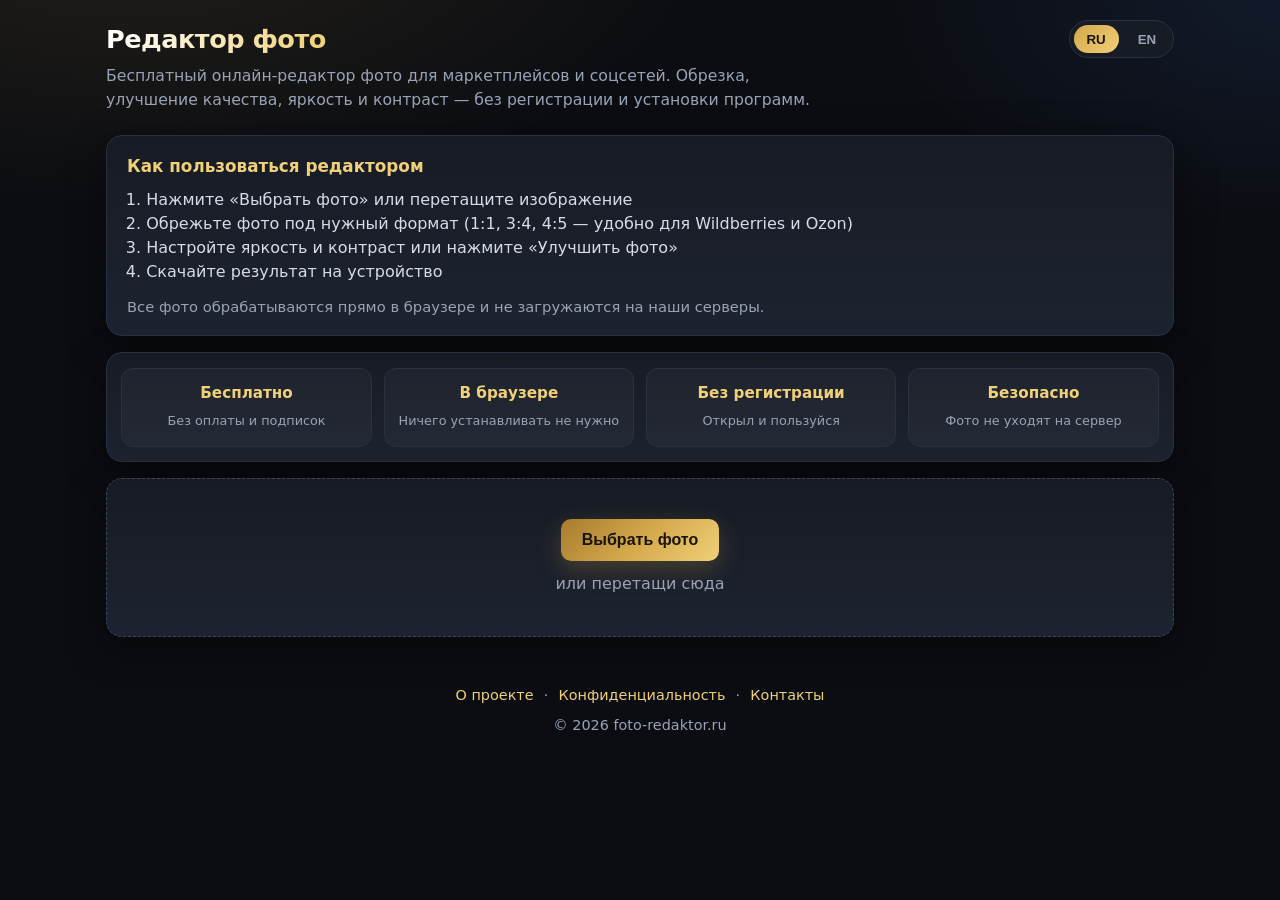
==== index.html @ 39d21318 "Update index.html" ====
<!DOCTYPE html>
<html lang="ru">
<head>
  <meta charset="UTF-8">
  <meta name="viewport" content="width=device-width, initial-scale=1.0">
  <title>Бесплатный фоторедактор онлайн — обрезать и улучшить фото | foto-redaktor.ru</title>
  <meta name="description" content="Бесплатный онлайн-редактор фото для Wildberries, Ozon и соцсетей. Обрезка 1:1, 3:4, 4:5, улучшение качества, яркость и контраст. Без регистрации.">
  <link rel="stylesheet" href="style.css">
</head>
<body>
  <header>
    <div class="header-top">
      <h1 data-i18n="title">Редактор фото</h1>
      <div class="lang-switch">
        <button id="langRU" class="active">RU</button>
        <button id="langEN">EN</button>
      </div>
    </div>
    <p data-i18n="subtitle">Бесплатный онлайн-редактор фото для маркетплейсов и соцсетей. Обрезка, улучшение качества, яркость и контраст — без регистрации и установки программ.</p>
  </header>

  <main>
    <section class="how-box">
      <h2>Как пользоваться редактором</h2>
      <ol>
        <li>Нажмите «Выбрать фото» или перетащите изображение</li>
        <li>Обрежьте фото под нужный формат (1:1, 3:4, 4:5 — удобно для Wildberries и Ozon)</li>
        <li>Настройте яркость и контраст или нажмите «Улучшить фото»</li>
        <li>Скачайте результат на устройство</li>
      </ol>
      <p>Все фото обрабатываются прямо в браузере и не загружаются на наши серверы.</p>
    </section>

    <section class="trust">
      <div class="trust-item">
        <strong>Бесплатно</strong>
        <span>Без оплаты и подписок</span>
      </div>
      <div class="trust-item">
        <strong>В браузере</strong>
        <span>Ничего устанавливать не нужно</span>
      </div>
      <div class="trust-item">
        <strong>Без регистрации</strong>
        <span>Открыл и пользуйся</span>
      </div>
      <div class="trust-item">
        <strong>Безопасно</strong>
        <span>Фото не уходят на сервер</span>
      </div>
    </section>

    <div class="upload-zone" id="dropZone">
      <input type="file" id="fileInput" accept="image/*" hidden>
      <button id="uploadBtn" data-i18n="upload">Выбрать фото</button>
      <p data-i18n="drop">или перетащи сюда</p>
    </div>

    <div class="editor" id="editor" hidden>
      <div class="canvas-wrap">
        <canvas id="canvas"></canvas>
        <div id="cropOverlay" class="crop-overlay" hidden></div>
      </div>

      <div class="controls">
        <div class="sliders">
          <label>
            <span data-i18n="brightness">Яркость</span>
            <input type="range" id="brightness" min="-100" max="100" value="0">
          </label>
          <label>
            <span data-i18n="contrast">Контраст</span>
            <input type="range" id="contrast" min="-100" max="100" value="0">
          </label>
        </div>

        <div class="buttons">
          <button id="newPhotoBtn" data-i18n="newPhoto">Новое фото</button>
          <button id="cropBtn" data-i18n="crop">Обрезать</button>
          <button id="applyCropBtn" hidden data-i18n="applyCrop">Применить обрезку</button>
          <button id="cancelCropBtn" hidden data-i18n="cancel">Отмена</button>
          <button id="ratio11" class="ratio-btn">1:1</button>
          <button id="ratio34" class="ratio-btn">3:4</button>
          <button id="ratio45" class="ratio-btn">4:5</button>
          <button id="bgLightBtn" type="button">Светлый фон</button>
          <button id="bgDarkBtn" type="button">Тёмный фон</button>
          <button id="bgRemoveBtn" data-i18n="removeBg">Удалить фон</button>
          <button id="enhanceBtn" data-i18n="enhance">Улучшить фото</button>
          <button id="resetBtn" data-i18n="reset">Сбросить</button>
          <button id="downloadBtn" class="primary" data-i18n="download">Скачать</button>
          <div class="buttons">
          <button id="newPhotoBtn" data-i18n="newPhoto">Новое фото</button>
          <button id="cropBtn" data-i18n="crop">Обрезать</button>
          <button id="applyCropBtn" hidden data-i18n="applyCrop">Применить обрезку</button>
          <button id="cancelCropBtn" hidden data-i18n="cancel">Отмена</button>

          <button id="ratio11" class="ratio-btn">1:1</button>
          <button id="ratio34" class="ratio-btn">3:4</button>
          <button id="ratio45" class="ratio-btn">4:5</button>

          <button id="bgLightBtn" type="button">Светлый фон</button>
          <button id="bgDarkBtn" type="button">Тёмный фон</button>
          <button id="circleBtn" type="button">Круг</button>
          <button id="roundBtn" type="button">Скругление</button>

          <button id="bgRemoveBtn" data-i18n="removeBg">Удалить фон</button>
          <button id="enhanceBtn" data-i18n="enhance">Улучшить фото</button>
          <button id="resetBtn" data-i18n="reset">Сбросить</button>
          <button id="downloadBtn" class="primary" data-i18n="download">Скачать</button>
</div>
        </div>
      </div>
    </section>

    <section class="examples">
      <h2>Примеры обработки</h2>
      <div class="examples-grid">
        <div class="example-card before">
          <div class="label">До</div>
          <div class="fake-photo">Тусклое фото</div>
        </div>
        <div class="example-card after">
          <div class="label">После</div>
          <div class="fake-photo">Яркий результат</div>
        </div>
      </div>
    </section>
  </main>

  <div id="ad-slot-bottom" class="ad-slot" hidden></div>

  <footer>
    <a href="about.html">О проекте</a> ·
    <a href="privacy.html">Конфиденциальность</a> ·
    <a href="contacts.html">Контакты</a>
    <div style="margin-top:0.5rem;">© 2026 foto-redaktor.ru</div>
  </footer>

  <script type="module" src="app.js"></script>
  <script src="ads.js" defer></script>
</body>
</html>
---- style.css ----
:root {
  --bg: #0b0d12;
  --bg2: #12151c;
  --card: #171b24;
  --card2: #1d2330;
  --text: #f3f5f9;
  --muted: #9aa3b5;
  --line: #2a3142;
  --gold: #d4a84b;
  --gold2: #f0d078;
  --gold-dark: #a67c2e;
  --blue: #4f8cff;
  --green: #22c55e;
  --danger: #ef4444;
  --shadow: 0 10px 40px rgba(0,0,0,.45);
  --radius: 16px;
}

* { box-sizing: border-box; margin: 0; padding: 0; }

body {
  font-family: Inter, system-ui, -apple-system, Segoe UI, Roboto, Arial, sans-serif;
  background:
    radial-gradient(1200px 600px at 10% -10%, rgba(212,168,75,.12), transparent 50%),
    radial-gradient(900px 500px at 100% 0%, rgba(79,140,255,.10), transparent 45%),
    var(--bg);
  color: var(--text);
  min-height: 100vh;
  line-height: 1.5;
}

a { color: var(--gold2); text-decoration: none; }
a:hover { text-decoration: underline; }

header {
  max-width: 1100px;
  margin: 0 auto;
  padding: 1.25rem 1rem 0.5rem;
}

.header-top {
  display: flex;
  justify-content: space-between;
  align-items: center;
  gap: 1rem;
}

header h1 {
  font-size: 1.6rem;
  font-weight: 800;
  letter-spacing: -0.02em;
  background: linear-gradient(90deg, #fff, var(--gold2));
  -webkit-background-clip: text;
  background-clip: text;
  color: transparent;
}

header p {
  color: var(--muted);
  margin-top: 0.35rem;
  max-width: 720px;
  font-size: 0.98rem;
}

.lang-switch {
  display: flex;
  gap: 0.4rem;
  background: var(--card);
  border: 1px solid var(--line);
  border-radius: 999px;
  padding: 0.25rem;
}

.lang-switch button {
  border: 0;
  background: transparent;
  color: var(--muted);
  padding: 0.4rem 0.8rem;
  border-radius: 999px;
  cursor: pointer;
  font-weight: 700;
}

.lang-switch button.active {
  background: linear-gradient(135deg, var(--gold), var(--gold2));
  color: #1a1408;
}

main {
  max-width: 1100px;
  margin: 0 auto;
  padding: 1rem;
}

.how-box, .trust, .examples, .upload-zone, .editor {
  background: linear-gradient(180deg, var(--card), var(--card2));
  border: 1px solid var(--line);
  border-radius: var(--radius);
  box-shadow: var(--shadow);
}

.how-box {
  padding: 1.1rem 1.25rem;
  margin-bottom: 1rem;
}

.how-box h2 {
  font-size: 1.05rem;
  margin-bottom: 0.6rem;
  color: var(--gold2);
}

.how-box ol {
  padding-left: 1.2rem;
  color: #d7dce8;
}

.how-box p {
  margin-top: 0.7rem;
  color: var(--muted);
  font-size: 0.92rem;
}

.trust {
  display: grid;
  grid-template-columns: repeat(4, 1fr);
  gap: 0.75rem;
  padding: 0.9rem;
  margin-bottom: 1rem;
}

.trust-item {
  background: rgba(255,255,255,.03);
  border: 1px solid var(--line);
  border-radius: 12px;
  padding: 0.85rem 0.7rem;
  text-align: center;
}

.trust-item strong {
  display: block;
  color: var(--gold2);
  font-size: 0.95rem;
  margin-bottom: 0.2rem;
}

.trust-item span {
  color: var(--muted);
  font-size: 0.8rem;
}

.upload-zone {
  text-align: center;
  padding: 2.5rem 1.5rem;
  border-style: dashed;
  border-color: #3a455c;
  transition: .2s ease;
}

.upload-zone.drag {
  border-color: var(--gold);
  box-shadow: 0 0 0 3px rgba(212,168,75,.15), var(--shadow);
}

.upload-zone p {
  margin-top: 0.7rem;
  color: var(--muted);
}

.editor {
  padding: 1rem;
}

.canvas-wrap {
  position: relative;
  background: #0a0c10;
  border: 1px solid var(--line);
  border-radius: 12px;
  overflow: hidden;
  min-height: 240px;
  display: flex;
  align-items: center;
  justify-content: center;
}

#canvas {
  max-width: 100%;
  height: auto;
  display: block;
}

.crop-overlay {
  position: absolute;
  border: 2px solid var(--gold2);
  background: rgba(212,168,75,.15);
  pointer-events: none;
}

.controls {
  margin-top: 1rem;
}

.sliders {
  display: grid;
  grid-template-columns: 1fr 1fr;
  gap: 0.8rem;
  margin-bottom: 0.9rem;
}

.sliders label {
  background: rgba(255,255,255,.03);
  border: 1px solid var(--line);
  border-radius: 12px;
  padding: 0.7rem 0.8rem;
}

.sliders span {
  display: block;
  font-size: 0.85rem;
  color: var(--muted);
  margin-bottom: 0.35rem;
}

.sliders input[type="range"] {
  width: 100%;
  accent-color: var(--gold);
}

.buttons {
  display: flex;
  flex-wrap: wrap;
  gap: 0.5rem;
}

button {
  border: 1px solid var(--line);
  background: #222836;
  color: var(--text);
  border-radius: 10px;
  padding: 0.55rem 0.9rem;
  cursor: pointer;
  font-weight: 600;
  transition: .15s ease;
}

button:hover {
  transform: translateY(-1px);
  border-color: #4a556b;
}

button:disabled {
  opacity: .55;
  cursor: not-allowed;
  transform: none;
}

#uploadBtn, .primary, #downloadBtn {
  background: linear-gradient(135deg, var(--gold-dark), var(--gold), var(--gold2));
  color: #1a1408;
  border: 0;
  font-weight: 800;
  box-shadow: 0 8px 24px rgba(212,168,75,.25);
}

#uploadBtn {
  padding: 0.75rem 1.3rem;
  font-size: 1rem;
}

.ratio-btn {
  min-width: 48px;
}

.examples {
  margin-top: 1rem;
  padding: 1rem;
}

.examples h2 {
  font-size: 1.05rem;
  color: var(--gold2);
  margin-bottom: 0.8rem;
}

.examples-grid {
  display: grid;
  grid-template-columns: 1fr 1fr;
  gap: 0.8rem;
}

.example-card {
  background: rgba(255,255,255,.03);
  border: 1px solid var(--line);
  border-radius: 12px;
  overflow: hidden;
}

.example-card .label {
  padding: 0.5rem 0.7rem;
  font-size: 0.8rem;
  color: var(--muted);
  border-bottom: 1px solid var(--line);
}

.example-card .fake-photo {
  height: 140px;
  display: flex;
  align-items: center;
  justify-content: center;
  font-weight: 700;
  letter-spacing: .02em;
}

.example-card.before .fake-photo {
  background: linear-gradient(135deg, #2a303c, #3a4252);
  color: #c5cbe0;
}

.example-card.after .fake-photo {
  background: linear-gradient(135deg, #3a2f14, #6b5420 40%, #d4a84b);
  color: #fff8e8;
}

footer {
  text-align: center;
  padding: 2rem 1rem 2.5rem;
  color: var(--muted);
  font-size: 0.9rem;
}

footer a {
  margin: 0 0.35rem;
}

@media (max-width: 800px) {
  .trust { grid-template-columns: 1fr 1fr; }
  .sliders { grid-template-columns: 1fr; }
  .examples-grid { grid-template-columns: 1fr; }
  header h1 { font-size: 1.3rem; }
}

.canvas-wrap.bg-light {
  background: #f3f4f6;
}

.canvas-wrap.bg-dark {
  background: #0a0c10;
}

#cropOverlay {
  position: absolute;
  border: 2px solid var(--gold2);
  background: rgba(212, 168, 75, 0.18);
  box-shadow: 0 0 0 9999px rgba(0, 0, 0, 0.45);
  cursor: move;
  pointer-events: auto;
}
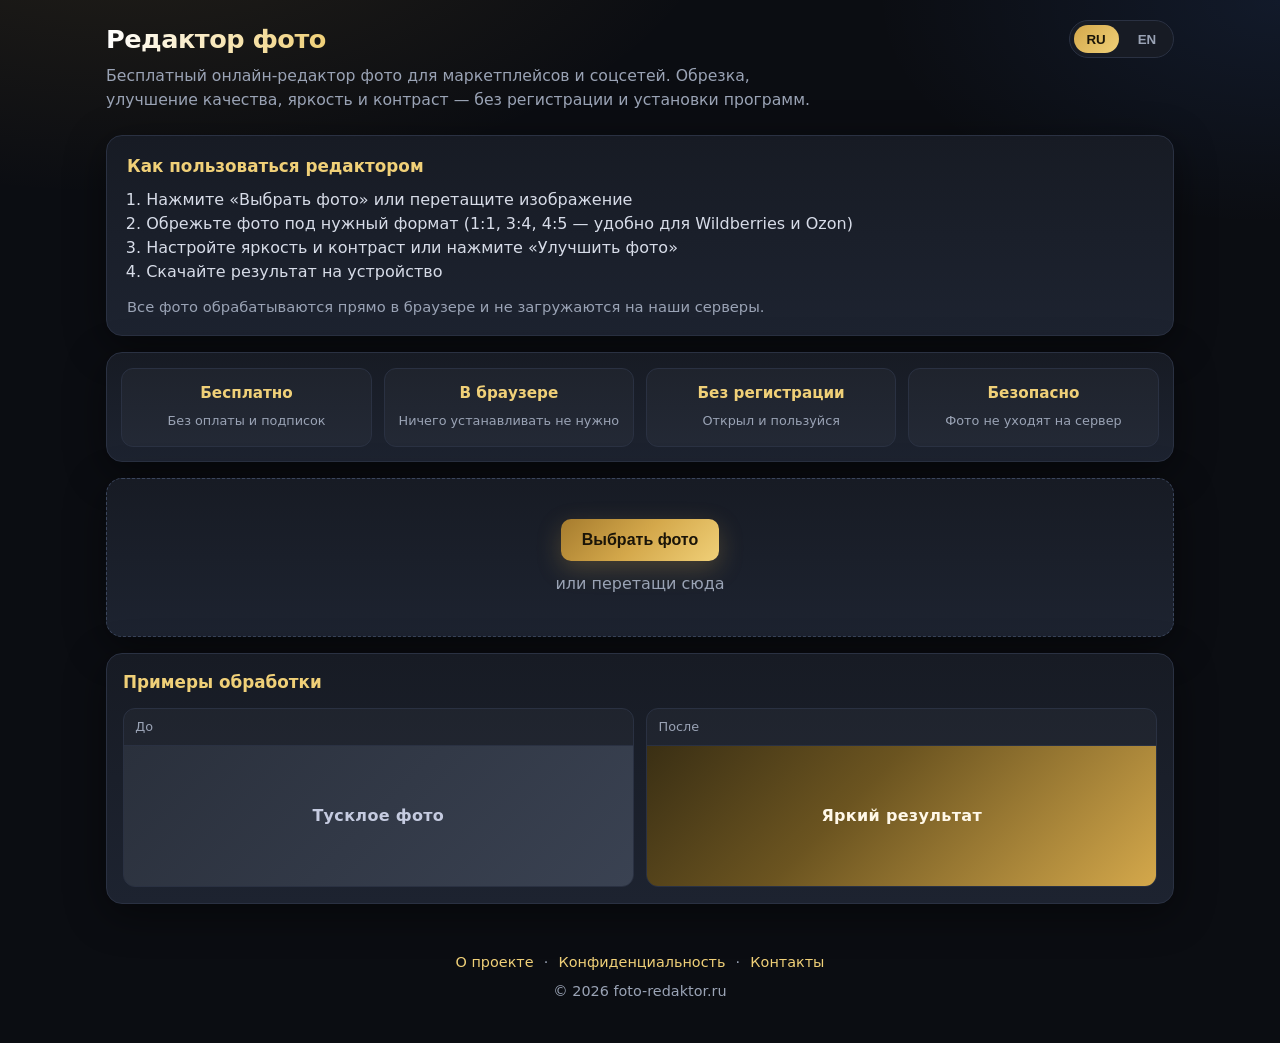
==== commit ae90b52b: "Update index.html" ====
--- a/index.html
+++ b/index.html
@@ -79,20 +79,19 @@
           <button id="cropBtn" data-i18n="crop">Обрезать</button>
           <button id="applyCropBtn" hidden data-i18n="applyCrop">Применить обрезку</button>
           <button id="cancelCropBtn" hidden data-i18n="cancel">Отмена</button>
+
           <button id="ratio11" class="ratio-btn">1:1</button>
           <button id="ratio34" class="ratio-btn">3:4</button>
           <button id="ratio45" class="ratio-btn">4:5</button>
-          <button id="bgLightBtn" type="button">Светлый фон</button>
-          <button id="bgDarkBtn" type="button">Тёмный фон</button>
+
+          <button id="circleBtn" type="button">Круг</button>
+          <button id="roundBtn" type="button">Скругление</button>
+
           <button id="bgRemoveBtn" data-i18n="removeBg">Удалить фон</button>
           <button id="enhanceBtn" data-i18n="enhance">Улучшить фото</button>
           <button id="resetBtn" data-i18n="reset">Сбросить</button>
           <button id="downloadBtn" class="primary" data-i18n="download">Скачать</button>
-          <div class="buttons">
-          <button id="newPhotoBtn" data-i18n="newPhoto">Новое фото</button>
-          <button id="cropBtn" data-i18n="crop">Обрезать</button>
-          <button id="applyCropBtn" hidden data-i18n="applyCrop">Применить обрезку</button>
-          <button id="cancelCropBtn" hidden data-i18n="cancel">Отмена</button>
+        </div>
 
           <button id="ratio11" class="ratio-btn">1:1</button>
           <button id="ratio34" class="ratio-btn">3:4</button>
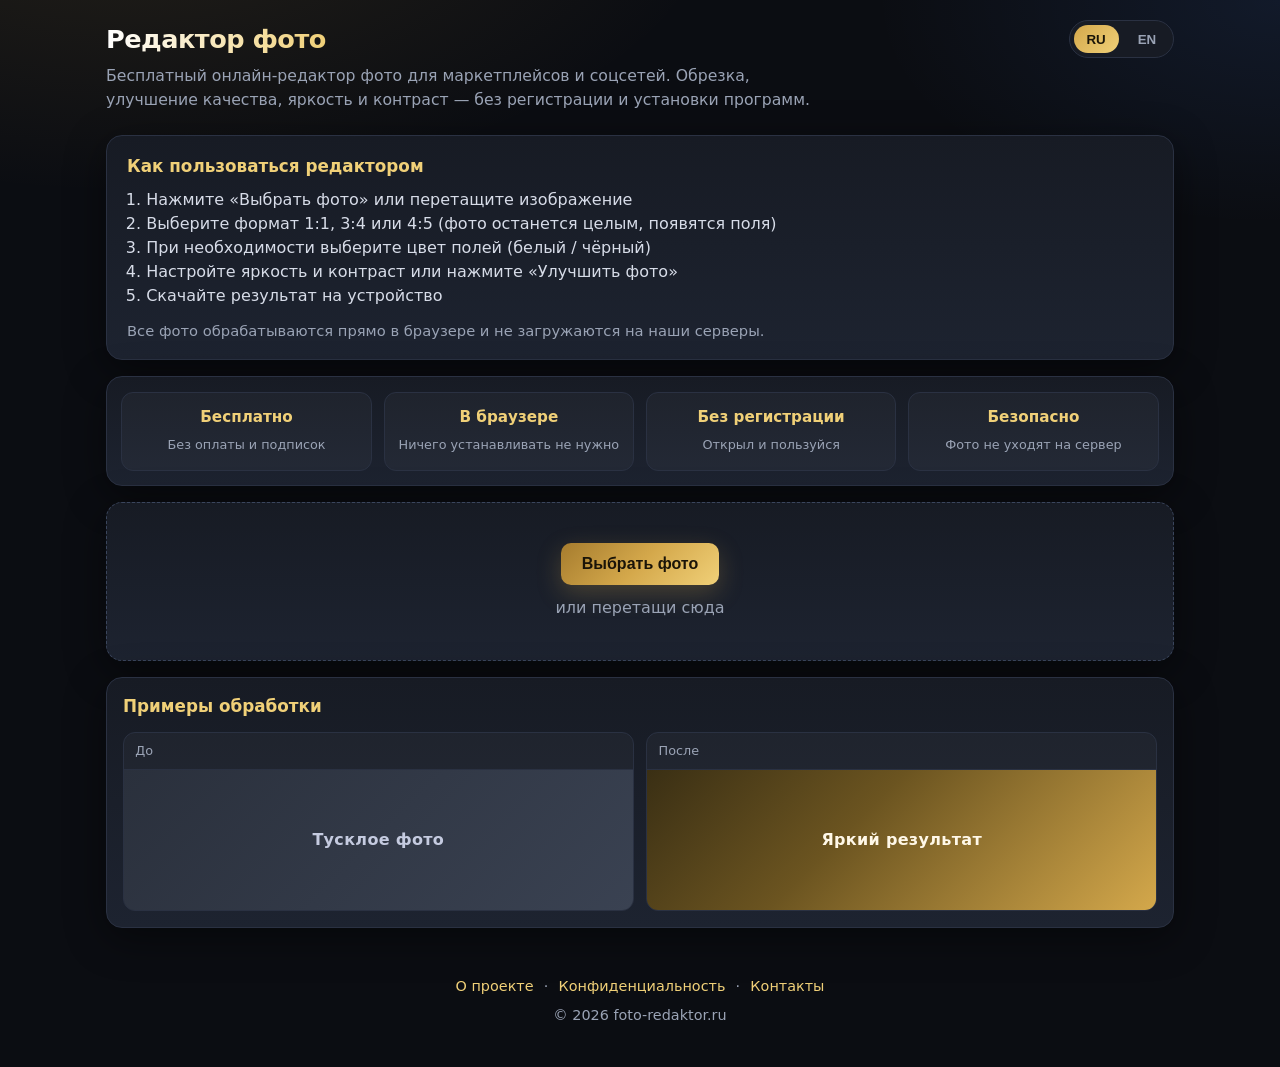
==== commit d3636f0f: "Update index.html" ====
--- a/index.html
+++ b/index.html
@@ -4,7 +4,7 @@
   <meta charset="UTF-8">
   <meta name="viewport" content="width=device-width, initial-scale=1.0">
   <title>Бесплатный фоторедактор онлайн — обрезать и улучшить фото | foto-redaktor.ru</title>
-  <meta name="description" content="Бесплатный онлайн-редактор фото для Wildberries, Ozon и соцсетей. Обрезка 1:1, 3:4, 4:5, улучшение качества, яркость и контраст. Без регистрации.">
+  <meta name="description" content="Бесплатный онлайн-редактор фото для Wildberries, Ozon и соцсетей. Форматы 1:1, 3:4, 4:5, улучшение качества, яркость и контраст. Без регистрации.">
   <link rel="stylesheet" href="style.css">
 </head>
 <body>
@@ -16,7 +16,7 @@
         <button id="langEN">EN</button>
       </div>
     </div>
-    <p data-i18n="subtitle">Бесплатный онлайн-редактор фото для маркетплейсов и соцсетей. Обрезка, улучшение качества, яркость и контраст — без регистрации и установки программ.</p>
+    <p data-i18n="subtitle">Бесплатный онлайн-редактор фото для маркетплейсов и соцсетей. Форматы, улучшение качества, яркость и контраст — без регистрации и установки программ.</p>
   </header>
 
   <main>
@@ -24,7 +24,8 @@
       <h2>Как пользоваться редактором</h2>
       <ol>
         <li>Нажмите «Выбрать фото» или перетащите изображение</li>
-        <li>Обрежьте фото под нужный формат (1:1, 3:4, 4:5 — удобно для Wildberries и Ozon)</li>
+        <li>Выберите формат 1:1, 3:4 или 4:5 (фото останется целым, появятся поля)</li>
+        <li>При необходимости выберите цвет полей (белый / чёрный)</li>
         <li>Настройте яркость и контраст или нажмите «Улучшить фото»</li>
         <li>Скачайте результат на устройство</li>
       </ol>
@@ -84,6 +85,9 @@
           <button id="ratio34" class="ratio-btn">3:4</button>
           <button id="ratio45" class="ratio-btn">4:5</button>
 
+          <button id="padWhiteBtn" type="button">Белый фон</button>
+          <button id="padBlackBtn" type="button">Чёрный фон</button>
+
           <button id="circleBtn" type="button">Круг</button>
           <button id="roundBtn" type="button">Скругление</button>
 
@@ -92,24 +96,8 @@
           <button id="resetBtn" data-i18n="reset">Сбросить</button>
           <button id="downloadBtn" class="primary" data-i18n="download">Скачать</button>
         </div>
-
-          <button id="ratio11" class="ratio-btn">1:1</button>
-          <button id="ratio34" class="ratio-btn">3:4</button>
-          <button id="ratio45" class="ratio-btn">4:5</button>
-
-          <button id="bgLightBtn" type="button">Светлый фон</button>
-          <button id="bgDarkBtn" type="button">Тёмный фон</button>
-          <button id="circleBtn" type="button">Круг</button>
-          <button id="roundBtn" type="button">Скругление</button>
-
-          <button id="bgRemoveBtn" data-i18n="removeBg">Удалить фон</button>
-          <button id="enhanceBtn" data-i18n="enhance">Улучшить фото</button>
-          <button id="resetBtn" data-i18n="reset">Сбросить</button>
-          <button id="downloadBtn" class="primary" data-i18n="download">Скачать</button>
-</div>
-        </div>
       </div>
-    </section>
+    </div>
 
     <section class="examples">
       <h2>Примеры обработки</h2>
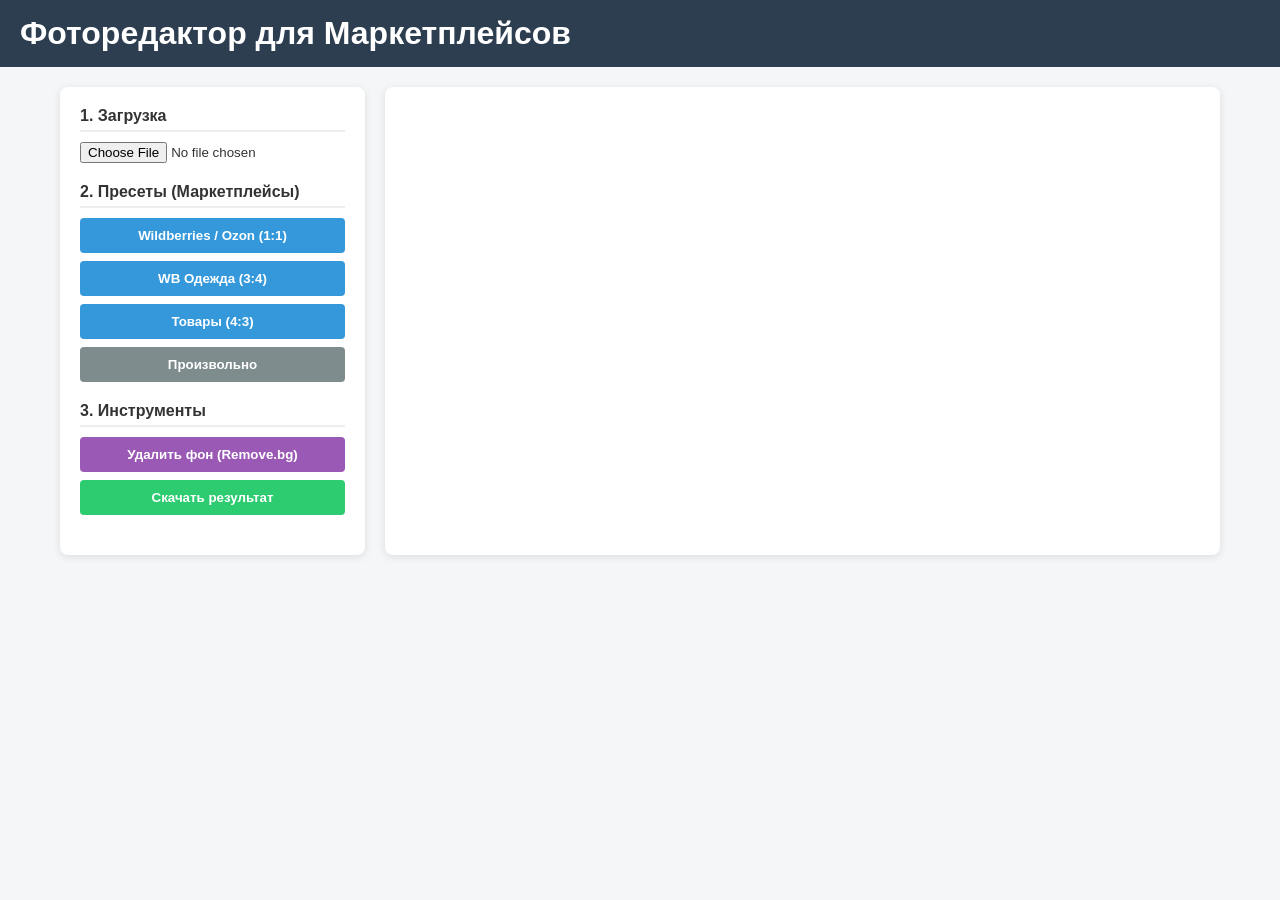
==== commit ed060887: "Add files via upload" ====
--- a/index.html
+++ b/index.html
@@ -3,127 +3,52 @@
 <head>
   <meta charset="UTF-8">
   <meta name="viewport" content="width=device-width, initial-scale=1.0">
-  <title>Бесплатный фоторедактор онлайн — обрезать и улучшить фото | foto-redaktor.ru</title>
-  <meta name="description" content="Бесплатный онлайн-редактор фото для Wildberries, Ozon и соцсетей. Форматы 1:1, 3:4, 4:5, улучшение качества, яркость и контраст. Без регистрации.">
+  <title>Онлайн Фоторедактор — Кадрирование для маркетплейсов и Удаление фона</title>
+  <meta name="description" content="Бесплатный онлайн редактор фото. Быстрое кадрирование под Wildberries, Ozon и удаление фона за 1 клик.">
+  
+  <!-- Подключение стилей Cropper.js -->
+  <link rel="stylesheet" href="https://cdnjs.cloudflare.com/ajax/libs/cropperjs/1.5.13/cropper.min.css">
   <link rel="stylesheet" href="style.css">
 </head>
 <body>
-  <header>
-    <div class="header-top">
-      <h1 data-i18n="title">Редактор фото</h1>
-      <div class="lang-switch">
-        <button id="langRU" class="active">RU</button>
-        <button id="langEN">EN</button>
-      </div>
-    </div>
-    <p data-i18n="subtitle">Бесплатный онлайн-редактор фото для маркетплейсов и соцсетей. Форматы, улучшение качества, яркость и контраст — без регистрации и установки программ.</p>
+
+  <header class="header">
+    <h1>Фоторедактор для Маркетплейсов</h1>
   </header>
 
-  <main>
-    <section class="how-box">
-      <h2>Как пользоваться редактором</h2>
-      <ol>
-        <li>Нажмите «Выбрать фото» или перетащите изображение</li>
-        <li>Выберите формат 1:1, 3:4 или 4:5 (фото останется целым, появятся поля)</li>
-        <li>При необходимости выберите цвет полей (белый / чёрный)</li>
-        <li>Настройте яркость и контраст или нажмите «Улучшить фото»</li>
-        <li>Скачайте результат на устройство</li>
-      </ol>
-      <p>Все фото обрабатываются прямо в браузере и не загружаются на наши серверы.</p>
-    </section>
-
-    <section class="trust">
-      <div class="trust-item">
-        <strong>Бесплатно</strong>
-        <span>Без оплаты и подписок</span>
-      </div>
-      <div class="trust-item">
-        <strong>В браузере</strong>
-        <span>Ничего устанавливать не нужно</span>
-      </div>
-      <div class="trust-item">
-        <strong>Без регистрации</strong>
-        <span>Открыл и пользуйся</span>
-      </div>
-      <div class="trust-item">
-        <strong>Безопасно</strong>
-        <span>Фото не уходят на сервер</span>
-      </div>
-    </section>
-
-    <div class="upload-zone" id="dropZone">
-      <input type="file" id="fileInput" accept="image/*" hidden>
-      <button id="uploadBtn" data-i18n="upload">Выбрать фото</button>
-      <p data-i18n="drop">или перетащи сюда</p>
-    </div>
-
-    <div class="editor" id="editor" hidden>
-      <div class="canvas-wrap">
-        <canvas id="canvas"></canvas>
-        <div id="cropOverlay" class="crop-overlay" hidden></div>
+  <main class="container">
+    <!-- Панель управления -->
+    <aside class="sidebar">
+      <div class="section">
+        <h3>1. Загрузка</h3>
+        <input type="file" id="uploadInput" accept="image/*">
       </div>
 
-      <div class="controls">
-        <div class="sliders">
-          <label>
-            <span data-i18n="brightness">Яркость</span>
-            <input type="range" id="brightness" min="-100" max="100" value="0">
-          </label>
-          <label>
-            <span data-i18n="contrast">Контраст</span>
-            <input type="range" id="contrast" min="-100" max="100" value="0">
-          </label>
-        </div>
+      <div class="section">
+        <h3>2. Пресеты (Маркетплейсы)</h3>
+        <button type="button" class="btn" id="btnSquare">Wildberries / Ozon (1:1)</button>
+        <button type="button" class="btn" id="btnFashion">WB Одежда (3:4)</button>
+        <button type="button" class="btn" id="btnLandscape">Товары (4:3)</button>
+        <button type="button" class="btn btn-secondary" id="btnFree">Произвольно</button>
+      </div>
 
-        <div class="buttons">
-          <button id="newPhotoBtn" data-i18n="newPhoto">Новое фото</button>
-          <button id="cropBtn" data-i18n="crop">Обрезать</button>
-          <button id="applyCropBtn" hidden data-i18n="applyCrop">Применить обрезку</button>
-          <button id="cancelCropBtn" hidden data-i18n="cancel">Отмена</button>
+      <div class="section">
+        <h3>3. Инструменты</h3>
+        <button type="button" class="btn btn-action" id="btnRemoveBg">Удалить фон (Remove.bg)</button>
+        <button type="button" class="btn btn-success" id="btnDownload">Скачать результат</button>
+      </div>
+    </aside>
 
-          <button id="ratio11" class="ratio-btn">1:1</button>
-          <button id="ratio34" class="ratio-btn">3:4</button>
-          <button id="ratio45" class="ratio-btn">4:5</button>
-
-          <button id="padWhiteBtn" type="button">Белый фон</button>
-          <button id="padBlackBtn" type="button">Чёрный фон</button>
-
-          <button id="circleBtn" type="button">Круг</button>
-          <button id="roundBtn" type="button">Скругление</button>
-
-          <button id="bgRemoveBtn" data-i18n="removeBg">Удалить фон</button>
-          <button id="enhanceBtn" data-i18n="enhance">Улучшить фото</button>
-          <button id="resetBtn" data-i18n="reset">Сбросить</button>
-          <button id="downloadBtn" class="primary" data-i18n="download">Скачать</button>
-        </div>
-      </div>
-    </div>
-
-    <section class="examples">
-      <h2>Примеры обработки</h2>
-      <div class="examples-grid">
-        <div class="example-card before">
-          <div class="label">До</div>
-          <div class="fake-photo">Тусклое фото</div>
-        </div>
-        <div class="example-card after">
-          <div class="label">После</div>
-          <div class="fake-photo">Яркий результат</div>
-        </div>
+    <!-- Область предпросмотра -->
+    <section class="preview-area">
+      <div class="img-container">
+        <img id="image" src="" alt="Загруженное изображение" style="display: none;">
       </div>
     </section>
   </main>
 
-  <div id="ad-slot-bottom" class="ad-slot" hidden></div>
-
-  <footer>
-    <a href="about.html">О проекте</a> ·
-    <a href="privacy.html">Конфиденциальность</a> ·
-    <a href="contacts.html">Контакты</a>
-    <div style="margin-top:0.5rem;">© 2026 foto-redaktor.ru</div>
-  </footer>
-
-  <script type="module" src="app.js"></script>
-  <script src="ads.js" defer></script>
+  <!-- Скрипты -->
+  <script src="https://cdnjs.cloudflare.com/ajax/libs/cropperjs/1.5.13/cropper.min.js"></script>
+  <script src="script.js"></script>
 </body>
-</html>
+</html>
--- a/style.css
+++ b/style.css
@@ -1,357 +1,151 @@
-:root {
-  --bg: #0b0d12;
-  --bg2: #12151c;
-  --card: #171b24;
-  --card2: #1d2330;
-  --text: #f3f5f9;
-  --muted: #9aa3b5;
-  --line: #2a3142;
-  --gold: #d4a84b;
-  --gold2: #f0d078;
-  --gold-dark: #a67c2e;
-  --blue: #4f8cff;
-  --green: #22c55e;
-  --danger: #ef4444;
-  --shadow: 0 10px 40px rgba(0,0,0,.45);
-  --radius: 16px;
+* {
+  box-sizing: border-box;
+  margin: 0;
+  padding: 0;
+  font-family: Arial, sans-serif;
 }
 
-* { box-sizing: border-box; margin: 0; padding: 0; }
-
 body {
-  font-family: Inter, system-ui, -apple-system, Segoe UI, Roboto, Arial, sans-serif;
-  background:
-    radial-gradient(1200px 600px at 10% -10%, rgba(212,168,75,.12), transparent 50%),
-    radial-gradient(900px 500px at 100% 0%, rgba(79,140,255,.10), transparent 45%),
-    var(--bg);
-  color: var(--text);
+  background-color: #f4f6f8;
+  color: #333;
+  display: flex;
+  flex-direction: column;
   min-height: 100vh;
-  line-height: 1.5;
 }
 
-a { color: var(--gold2); text-decoration: none; }
-a:hover { text-decoration: underline; }
-
-header {
-  max-width: 1100px;
-  margin: 0 auto;
-  padding: 1.25rem 1rem 0.5rem;
+.header {
+  background: #2c3e50;
+  color: #fff;
+  padding: 15px 20px;
 }
 
-.header-top {
+.header-content {
+  max-width: 1200px;
+  margin: 0 auto;
   display: flex;
   justify-content: space-between;
   align-items: center;
-  gap: 1rem;
+  flex-wrap: wrap;
+  gap: 10px;
 }
 
-header h1 {
-  font-size: 1.6rem;
-  font-weight: 800;
-  letter-spacing: -0.02em;
-  background: linear-gradient(90deg, #fff, var(--gold2));
-  -webkit-background-clip: text;
-  background-clip: text;
-  color: transparent;
+.logo {
+  color: #fff;
+  font-size: 20px;
+  font-weight: bold;
+  text-decoration: none;
 }
 
-header p {
-  color: var(--muted);
-  margin-top: 0.35rem;
-  max-width: 720px;
-  font-size: 0.98rem;
+.nav a {
+  color: #ecf0f1;
+  text-decoration: none;
+  margin-left: 15px;
+  font-size: 14px;
 }
 
-.lang-switch {
-  display: flex;
-  gap: 0.4rem;
-  background: var(--card);
-  border: 1px solid var(--line);
-  border-radius: 999px;
-  padding: 0.25rem;
+.nav a:hover {
+  text-decoration: underline;
 }
 
-.lang-switch button {
-  border: 0;
-  background: transparent;
-  color: var(--muted);
-  padding: 0.4rem 0.8rem;
-  border-radius: 999px;
-  cursor: pointer;
-  font-weight: 700;
+.container {
+  display: flex;
+  flex-wrap: wrap;
+  gap: 20px;
+  padding: 20px;
+  max-width: 1200px;
+  margin: 0 auto;
+  width: 100%;
 }
 
-.lang-switch button.active {
-  background: linear-gradient(135deg, var(--gold), var(--gold2));
-  color: #1a1408;
+.sidebar {
+  flex: 1;
+  min-width: 280px;
+  background: #fff;
+  padding: 20px;
+  border-radius: 8px;
+  box-shadow: 0 2px 8px rgba(0,0,0,0.1);
 }
 
-main {
-  max-width: 1100px;
-  margin: 0 auto;
-  padding: 1rem;
+.section {
+  margin-bottom: 20px;
 }
 
-.how-box, .trust, .examples, .upload-zone, .editor {
-  background: linear-gradient(180deg, var(--card), var(--card2));
-  border: 1px solid var(--line);
-  border-radius: var(--radius);
-  box-shadow: var(--shadow);
+.section h3 {
+  font-size: 16px;
+  margin-bottom: 10px;
+  border-bottom: 2px solid #eee;
+  padding-bottom: 5px;
 }
 
-.how-box {
-  padding: 1.1rem 1.25rem;
-  margin-bottom: 1rem;
-}
-
-.how-box h2 {
-  font-size: 1.05rem;
-  margin-bottom: 0.6rem;
-  color: var(--gold2);
-}
-
-.how-box ol {
-  padding-left: 1.2rem;
-  color: #d7dce8;
-}
-
-.how-box p {
-  margin-top: 0.7rem;
-  color: var(--muted);
-  font-size: 0.92rem;
-}
-
-.trust {
-  display: grid;
-  grid-template-columns: repeat(4, 1fr);
-  gap: 0.75rem;
-  padding: 0.9rem;
-  margin-bottom: 1rem;
-}
-
-.trust-item {
-  background: rgba(255,255,255,.03);
-  border: 1px solid var(--line);
-  border-radius: 12px;
-  padding: 0.85rem 0.7rem;
+.btn {
+  display: block;
+  width: 100%;
+  padding: 10px;
+  margin-bottom: 8px;
+  background-color: #3498db;
+  color: white;
+  border: none;
+  border-radius: 4px;
+  cursor: pointer;
+  font-weight: bold;
   text-align: center;
 }
 
-.trust-item strong {
-  display: block;
-  color: var(--gold2);
-  font-size: 0.95rem;
-  margin-bottom: 0.2rem;
+.btn:hover {
+  opacity: 0.9;
 }
 
-.trust-item span {
-  color: var(--muted);
-  font-size: 0.8rem;
-}
+.btn-secondary { background-color: #7f8c8d; }
+.btn-action { background-color: #9b59b6; }
+.btn-success { background-color: #2ecc71; }
 
-.upload-zone {
-  text-align: center;
-  padding: 2.5rem 1.5rem;
-  border-style: dashed;
-  border-color: #3a455c;
-  transition: .2s ease;
-}
-
-.upload-zone.drag {
-  border-color: var(--gold);
-  box-shadow: 0 0 0 3px rgba(212,168,75,.15), var(--shadow);
-}
-
-.upload-zone p {
-  margin-top: 0.7rem;
-  color: var(--muted);
-}
-
-.editor {
-  padding: 1rem;
-}
-
-.canvas-wrap {
-  position: relative;
-  background: #0a0c10;
-  border: 1px solid var(--line);
-  border-radius: 12px;
-  overflow: hidden;
-  min-height: 240px;
+.preview-area {
+  flex: 3;
+  min-width: 300px;
+  background: #fff;
+  padding: 20px;
+  border-radius: 8px;
+  box-shadow: 0 2px 8px rgba(0,0,0,0.1);
   display: flex;
   align-items: center;
   justify-content: center;
+  min-height: 400px;
 }
 
-#canvas {
+.img-container {
   max-width: 100%;
-  height: auto;
+  max-height: 500px;
+}
+
+img {
+  max-width: 100%;
   display: block;
 }
 
-.crop-overlay {
-  position: absolute;
-  border: 2px solid var(--gold2);
-  background: rgba(212,168,75,.15);
-  pointer-events: none;
+.seo-section {
+  max-width: 1200px;
+  margin: 20px auto;
+  padding: 20px;
+  background: #fff;
+  border-radius: 8px;
+  width: calc(100% - 40px);
 }
 
-.controls {
-  margin-top: 1rem;
+.seo-section h2 {
+  font-size: 18px;
+  margin-bottom: 10px;
 }
 
-.sliders {
-  display: grid;
-  grid-template-columns: 1fr 1fr;
-  gap: 0.8rem;
-  margin-bottom: 0.9rem;
+.seo-section p {
+  line-height: 1.6;
+  color: #666;
 }
 
-.sliders label {
-  background: rgba(255,255,255,.03);
-  border: 1px solid var(--line);
-  border-radius: 12px;
-  padding: 0.7rem 0.8rem;
-}
-
-.sliders span {
-  display: block;
-  font-size: 0.85rem;
-  color: var(--muted);
-  margin-bottom: 0.35rem;
-}
-
-.sliders input[type="range"] {
-  width: 100%;
-  accent-color: var(--gold);
-}
-
-.buttons {
-  display: flex;
-  flex-wrap: wrap;
-  gap: 0.5rem;
-}
-
-button {
-  border: 1px solid var(--line);
-  background: #222836;
-  color: var(--text);
-  border-radius: 10px;
-  padding: 0.55rem 0.9rem;
-  cursor: pointer;
-  font-weight: 600;
-  transition: .15s ease;
-}
-
-button:hover {
-  transform: translateY(-1px);
-  border-color: #4a556b;
-}
-
-button:disabled {
-  opacity: .55;
-  cursor: not-allowed;
-  transform: none;
-}
-
-#uploadBtn, .primary, #downloadBtn {
-  background: linear-gradient(135deg, var(--gold-dark), var(--gold), var(--gold2));
-  color: #1a1408;
-  border: 0;
-  font-weight: 800;
-  box-shadow: 0 8px 24px rgba(212,168,75,.25);
-}
-
-#uploadBtn {
-  padding: 0.75rem 1.3rem;
-  font-size: 1rem;
-}
-
-.ratio-btn {
-  min-width: 48px;
-}
-
-.examples {
-  margin-top: 1rem;
-  padding: 1rem;
-}
-
-.examples h2 {
-  font-size: 1.05rem;
-  color: var(--gold2);
-  margin-bottom: 0.8rem;
-}
-
-.examples-grid {
-  display: grid;
-  grid-template-columns: 1fr 1fr;
-  gap: 0.8rem;
-}
-
-.example-card {
-  background: rgba(255,255,255,.03);
-  border: 1px solid var(--line);
-  border-radius: 12px;
-  overflow: hidden;
-}
-
-.example-card .label {
-  padding: 0.5rem 0.7rem;
-  font-size: 0.8rem;
-  color: var(--muted);
-  border-bottom: 1px solid var(--line);
-}
-
-.example-card .fake-photo {
-  height: 140px;
-  display: flex;
-  align-items: center;
-  justify-content: center;
-  font-weight: 700;
-  letter-spacing: .02em;
-}
-
-.example-card.before .fake-photo {
-  background: linear-gradient(135deg, #2a303c, #3a4252);
-  color: #c5cbe0;
-}
-
-.example-card.after .fake-photo {
-  background: linear-gradient(135deg, #3a2f14, #6b5420 40%, #d4a84b);
-  color: #fff8e8;
-}
-
-footer {
+.footer {
+  margin-top: auto;
+  background: #2c3e50;
+  color: #ccc;
   text-align: center;
-  padding: 2rem 1rem 2.5rem;
-  color: var(--muted);
-  font-size: 0.9rem;
-}
-
-footer a {
-  margin: 0 0.35rem;
-}
-
-@media (max-width: 800px) {
-  .trust { grid-template-columns: 1fr 1fr; }
-  .sliders { grid-template-columns: 1fr; }
-  .examples-grid { grid-template-columns: 1fr; }
-  header h1 { font-size: 1.3rem; }
-}
-
-.canvas-wrap.bg-light {
-  background: #f3f4f6;
-}
-
-.canvas-wrap.bg-dark {
-  background: #0a0c10;
-}
-
-#cropOverlay {
-  position: absolute;
-  border: 2px solid var(--gold2);
-  background: rgba(212, 168, 75, 0.18);
-  box-shadow: 0 0 0 9999px rgba(0, 0, 0, 0.45);
-  cursor: move;
-  pointer-events: auto;
-}
+  padding: 15px;
+  font-size: 13px;
+}
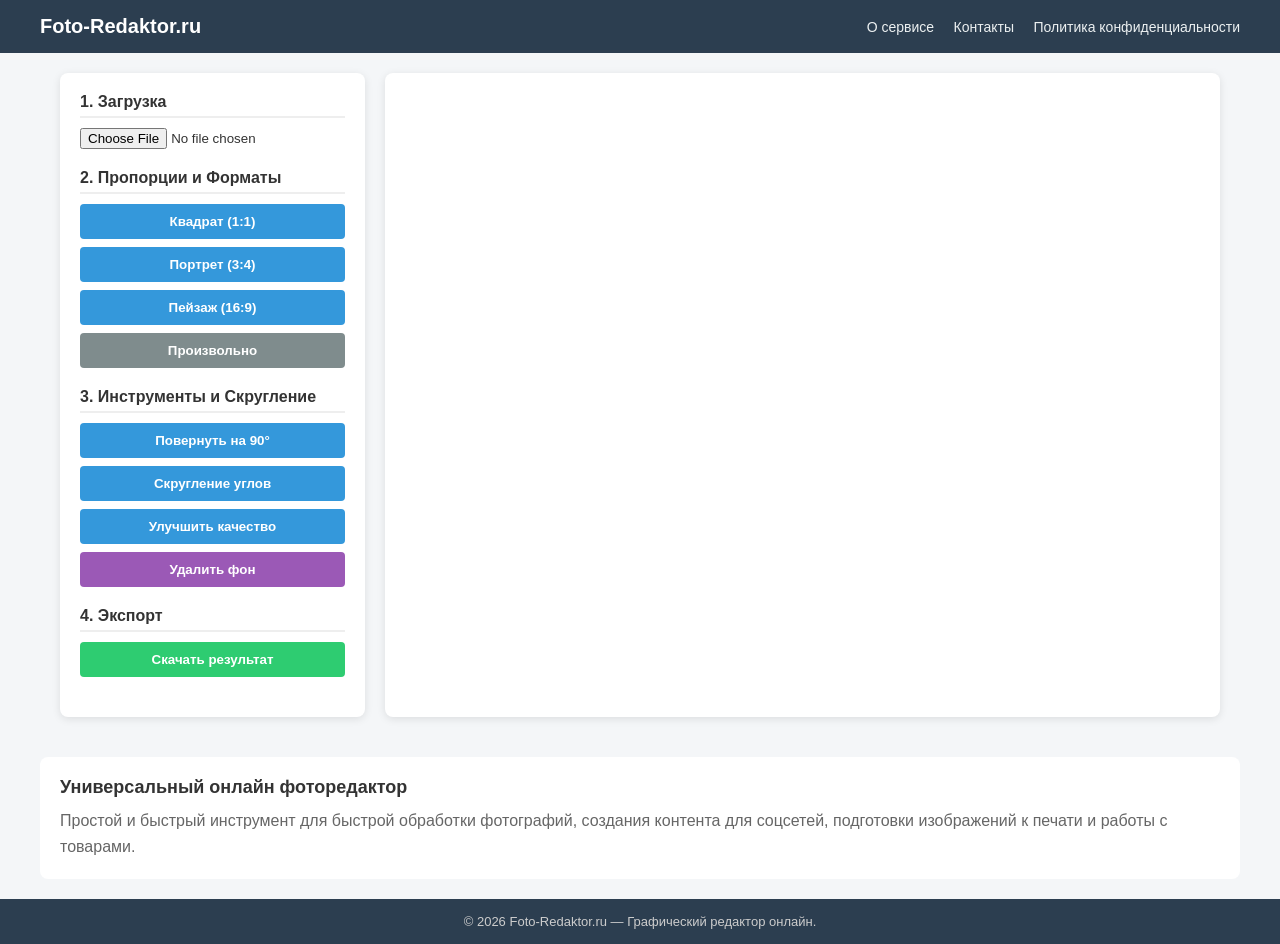
==== commit 974a9ac7: "Update index.html" ====
--- a/index.html
+++ b/index.html
@@ -3,21 +3,26 @@
 <head>
   <meta charset="UTF-8">
   <meta name="viewport" content="width=device-width, initial-scale=1.0">
-  <title>Онлайн Фоторедактор — Кадрирование для маркетплейсов и Удаление фона</title>
-  <meta name="description" content="Бесплатный онлайн редактор фото. Быстрое кадрирование под Wildberries, Ozon и удаление фона за 1 клик.">
+  <title>Онлайн Фоторедактор — Кадрирование, Ретушь и Обработка Изображений</title>
+  <meta name="description" content="Бесплатный универсальный онлайн фоторедактор: кадрирование, скругление углов, фильтры, улучшение качества и автоматическое удаление фона.">
   
-  <!-- Подключение стилей Cropper.js -->
   <link rel="stylesheet" href="https://cdnjs.cloudflare.com/ajax/libs/cropperjs/1.5.13/cropper.min.css">
   <link rel="stylesheet" href="style.css">
 </head>
 <body>
 
   <header class="header">
-    <h1>Фоторедактор для Маркетплейсов</h1>
+    <div class="header-content">
+      <a href="/" class="logo">Foto-Redaktor.ru</a>
+      <nav class="nav">
+        <a href="about.html">О сервисе</a>
+        <a href="контакты.html">Контакты</a>
+        <a href="конфиденциальность.html">Политика конфиденциальности</a>
+      </nav>
+    </div>
   </header>
 
   <main class="container">
-    <!-- Панель управления -->
     <aside class="sidebar">
       <div class="section">
         <h3>1. Загрузка</h3>
@@ -25,30 +30,44 @@
       </div>
 
       <div class="section">
-        <h3>2. Пресеты (Маркетплейсы)</h3>
-        <button type="button" class="btn" id="btnSquare">Wildberries / Ozon (1:1)</button>
-        <button type="button" class="btn" id="btnFashion">WB Одежда (3:4)</button>
-        <button type="button" class="btn" id="btnLandscape">Товары (4:3)</button>
+        <h3>2. Пропорции и Форматы</h3>
+        <button type="button" class="btn" id="btnSquare">Квадрат (1:1)</button>
+        <button type="button" class="btn" id="btnPortrait">Портрет (3:4)</button>
+        <button type="button" class="btn" id="btnLandscape">Пейзаж (16:9)</button>
         <button type="button" class="btn btn-secondary" id="btnFree">Произвольно</button>
       </div>
 
       <div class="section">
-        <h3>3. Инструменты</h3>
-        <button type="button" class="btn btn-action" id="btnRemoveBg">Удалить фон (Remove.bg)</button>
+        <h3>3. Инструменты и Скругление</h3>
+        <button type="button" class="btn" id="btnRotate">Повернуть на 90°</button>
+        <button type="button" class="btn" id="btnRound">Скругление углов</button>
+        <button type="button" class="btn btn-gold" id="btnEnhance">Улучшить качество</button>
+        <button type="button" class="btn btn-action" id="btnRemoveBg">Удалить фон</button>
+      </div>
+
+      <div class="section">
+        <h3>4. Экспорт</h3>
         <button type="button" class="btn btn-success" id="btnDownload">Скачать результат</button>
       </div>
     </aside>
 
-    <!-- Область предпросмотра -->
     <section class="preview-area">
       <div class="img-container">
-        <img id="image" src="" alt="Загруженное изображение" style="display: none;">
+        <img id="image" src="" alt="Предпросмотр" style="display: none;">
       </div>
     </section>
   </main>
 
-  <!-- Скрипты -->
+  <article class="seo-section">
+    <h2>Универсальный онлайн фоторедактор</h2>
+    <p>Простой и быстрый инструмент для быстрой обработки фотографий, создания контента для соцсетей, подготовки изображений к печати и работы с товарами.</p>
+  </article>
+
+  <footer class="footer">
+    <p>&copy; 2026 Foto-Redaktor.ru — Графический редактор онлайн.</p>
+  </footer>
+
   <script src="https://cdnjs.cloudflare.com/ajax/libs/cropperjs/1.5.13/cropper.min.js"></script>
-  <script src="script.js"></script>
+  <script src="app.js"></script>
 </body>
-</html>+</html>
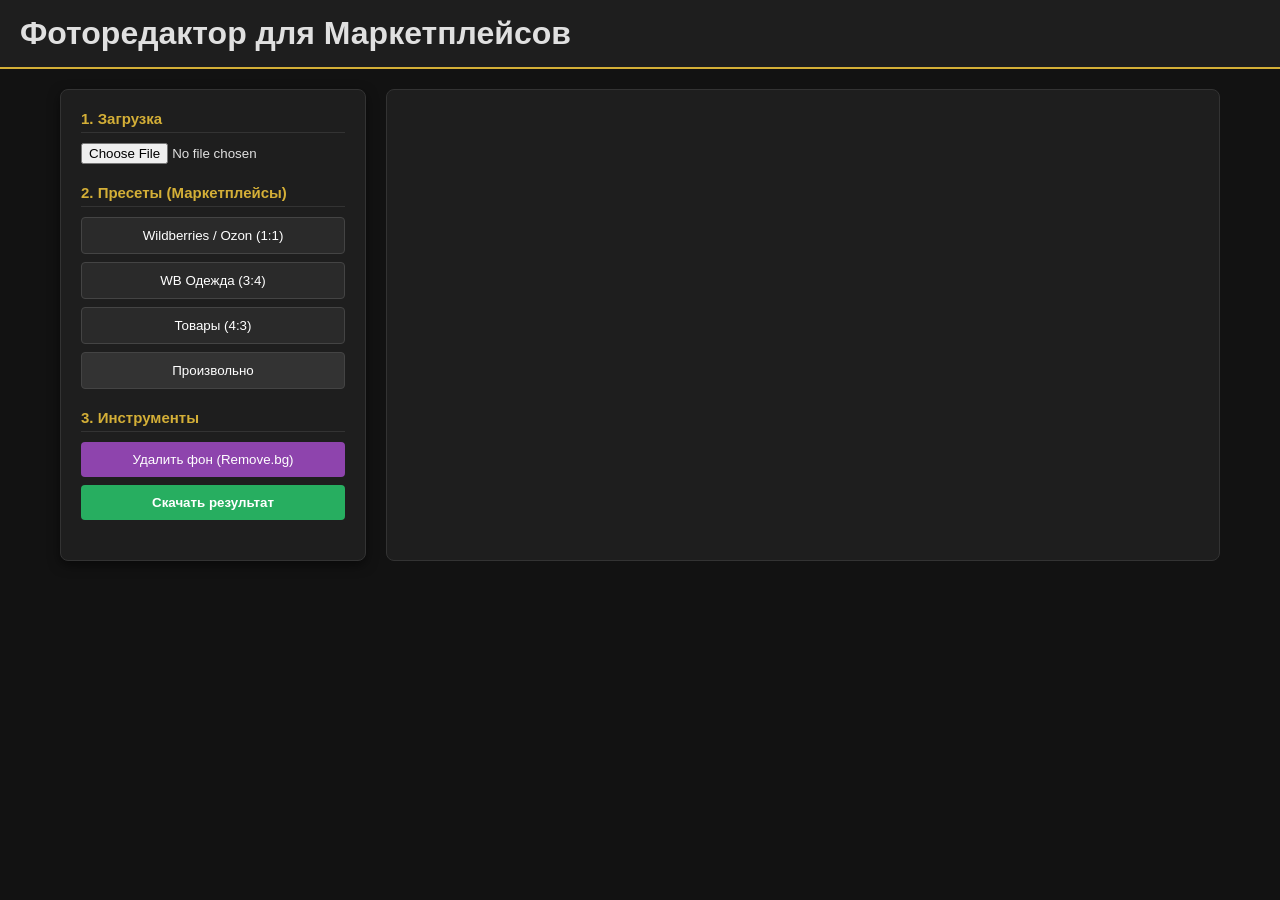
==== commit 28cedae7: "Add files via upload" ====
--- a/index.html
+++ b/index.html
@@ -3,26 +3,21 @@
 <head>
   <meta charset="UTF-8">
   <meta name="viewport" content="width=device-width, initial-scale=1.0">
-  <title>Онлайн Фоторедактор — Кадрирование, Ретушь и Обработка Изображений</title>
-  <meta name="description" content="Бесплатный универсальный онлайн фоторедактор: кадрирование, скругление углов, фильтры, улучшение качества и автоматическое удаление фона.">
+  <title>Онлайн Фоторедактор — Кадрирование для маркетплейсов и Удаление фона</title>
+  <meta name="description" content="Бесплатный онлайн редактор фото. Быстрое кадрирование под Wildberries, Ozon и удаление фона за 1 клик.">
   
+  <!-- Подключение стилей Cropper.js -->
   <link rel="stylesheet" href="https://cdnjs.cloudflare.com/ajax/libs/cropperjs/1.5.13/cropper.min.css">
   <link rel="stylesheet" href="style.css">
 </head>
 <body>
 
   <header class="header">
-    <div class="header-content">
-      <a href="/" class="logo">Foto-Redaktor.ru</a>
-      <nav class="nav">
-        <a href="about.html">О сервисе</a>
-        <a href="контакты.html">Контакты</a>
-        <a href="конфиденциальность.html">Политика конфиденциальности</a>
-      </nav>
-    </div>
+    <h1>Фоторедактор для Маркетплейсов</h1>
   </header>
 
   <main class="container">
+    <!-- Панель управления -->
     <aside class="sidebar">
       <div class="section">
         <h3>1. Загрузка</h3>
@@ -30,44 +25,30 @@
       </div>
 
       <div class="section">
-        <h3>2. Пропорции и Форматы</h3>
-        <button type="button" class="btn" id="btnSquare">Квадрат (1:1)</button>
-        <button type="button" class="btn" id="btnPortrait">Портрет (3:4)</button>
-        <button type="button" class="btn" id="btnLandscape">Пейзаж (16:9)</button>
+        <h3>2. Пресеты (Маркетплейсы)</h3>
+        <button type="button" class="btn" id="btnSquare">Wildberries / Ozon (1:1)</button>
+        <button type="button" class="btn" id="btnFashion">WB Одежда (3:4)</button>
+        <button type="button" class="btn" id="btnLandscape">Товары (4:3)</button>
         <button type="button" class="btn btn-secondary" id="btnFree">Произвольно</button>
       </div>
 
       <div class="section">
-        <h3>3. Инструменты и Скругление</h3>
-        <button type="button" class="btn" id="btnRotate">Повернуть на 90°</button>
-        <button type="button" class="btn" id="btnRound">Скругление углов</button>
-        <button type="button" class="btn btn-gold" id="btnEnhance">Улучшить качество</button>
-        <button type="button" class="btn btn-action" id="btnRemoveBg">Удалить фон</button>
-      </div>
-
-      <div class="section">
-        <h3>4. Экспорт</h3>
+        <h3>3. Инструменты</h3>
+        <button type="button" class="btn btn-action" id="btnRemoveBg">Удалить фон (Remove.bg)</button>
         <button type="button" class="btn btn-success" id="btnDownload">Скачать результат</button>
       </div>
     </aside>
 
+    <!-- Область предпросмотра -->
     <section class="preview-area">
       <div class="img-container">
-        <img id="image" src="" alt="Предпросмотр" style="display: none;">
+        <img id="image" src="" alt="Загруженное изображение" style="display: none;">
       </div>
     </section>
   </main>
 
-  <article class="seo-section">
-    <h2>Универсальный онлайн фоторедактор</h2>
-    <p>Простой и быстрый инструмент для быстрой обработки фотографий, создания контента для соцсетей, подготовки изображений к печати и работы с товарами.</p>
-  </article>
-
-  <footer class="footer">
-    <p>&copy; 2026 Foto-Redaktor.ru — Графический редактор онлайн.</p>
-  </footer>
-
+  <!-- Скрипты -->
   <script src="https://cdnjs.cloudflare.com/ajax/libs/cropperjs/1.5.13/cropper.min.js"></script>
-  <script src="app.js"></script>
+  <script src="script.js"></script>
 </body>
-</html>
+</html>
--- a/style.css
+++ b/style.css
@@ -2,20 +2,20 @@
   box-sizing: border-box;
   margin: 0;
   padding: 0;
-  font-family: Arial, sans-serif;
+  font-family: 'Segoe UI', Tahoma, Geneva, Verdana, sans-serif;
 }
 
 body {
-  background-color: #f4f6f8;
-  color: #333;
+  background-color: #121212;
+  color: #e0e0e0;
   display: flex;
   flex-direction: column;
   min-height: 100vh;
 }
 
 .header {
-  background: #2c3e50;
-  color: #fff;
+  background: #1e1e1e;
+  border-bottom: 2px solid #d4af37;
   padding: 15px 20px;
 }
 
@@ -30,21 +30,23 @@
 }
 
 .logo {
-  color: #fff;
-  font-size: 20px;
+  color: #d4af37;
+  font-size: 22px;
   font-weight: bold;
   text-decoration: none;
+  letter-spacing: 1px;
 }
 
 .nav a {
-  color: #ecf0f1;
+  color: #cccccc;
   text-decoration: none;
   margin-left: 15px;
   font-size: 14px;
+  transition: color 0.2s;
 }
 
 .nav a:hover {
-  text-decoration: underline;
+  color: #d4af37;
 }
 
 .container {
@@ -60,10 +62,11 @@
 .sidebar {
   flex: 1;
   min-width: 280px;
-  background: #fff;
+  background: #1e1e1e;
   padding: 20px;
   border-radius: 8px;
-  box-shadow: 0 2px 8px rgba(0,0,0,0.1);
+  border: 1px solid #333;
+  box-shadow: 0 4px 12px rgba(0,0,0,0.5);
 }
 
 .section {
@@ -71,9 +74,10 @@
 }
 
 .section h3 {
-  font-size: 16px;
+  font-size: 15px;
+  color: #d4af37;
   margin-bottom: 10px;
-  border-bottom: 2px solid #eee;
+  border-bottom: 1px solid #333;
   padding-bottom: 5px;
 }
 
@@ -82,39 +86,47 @@
   width: 100%;
   padding: 10px;
   margin-bottom: 8px;
-  background-color: #3498db;
-  color: white;
-  border: none;
+  background-color: #2a2a2a;
+  color: #ffffff;
+  border: 1px solid #444;
   border-radius: 4px;
   cursor: pointer;
-  font-weight: bold;
+  font-weight: 500;
   text-align: center;
+  transition: all 0.2s;
 }
 
 .btn:hover {
-  opacity: 0.9;
+  border-color: #d4af37;
+  color: #d4af37;
 }
 
-.btn-secondary { background-color: #7f8c8d; }
-.btn-action { background-color: #9b59b6; }
-.btn-success { background-color: #2ecc71; }
+.btn-secondary { background-color: #333; }
+.btn-gold { background-color: #d4af37; color: #121212; font-weight: bold; border: none; }
+.btn-gold:hover { background-color: #f1c40f; color: #000; }
+.btn-action { background-color: #8e44ad; color: #fff; border: none; }
+.btn-success { background-color: #27ae60; color: #fff; border: none; font-weight: bold; }
 
 .preview-area {
   flex: 3;
   min-width: 300px;
-  background: #fff;
+  background: #1e1e1e;
   padding: 20px;
   border-radius: 8px;
-  box-shadow: 0 2px 8px rgba(0,0,0,0.1);
+  border: 1px solid #333;
   display: flex;
   align-items: center;
   justify-content: center;
-  min-height: 400px;
+  min-height: 450px;
 }
 
 .img-container {
   max-width: 100%;
   max-height: 500px;
+}
+
+.img-rounded {
+  border-radius: 20px;
 }
 
 img {
@@ -126,25 +138,28 @@
   max-width: 1200px;
   margin: 20px auto;
   padding: 20px;
-  background: #fff;
+  background: #1e1e1e;
   border-radius: 8px;
+  border: 1px solid #333;
   width: calc(100% - 40px);
 }
 
 .seo-section h2 {
   font-size: 18px;
+  color: #d4af37;
   margin-bottom: 10px;
 }
 
 .seo-section p {
   line-height: 1.6;
-  color: #666;
+  color: #aaa;
 }
 
 .footer {
   margin-top: auto;
-  background: #2c3e50;
-  color: #ccc;
+  background: #1e1e1e;
+  border-top: 1px solid #333;
+  color: #777;
   text-align: center;
   padding: 15px;
   font-size: 13px;
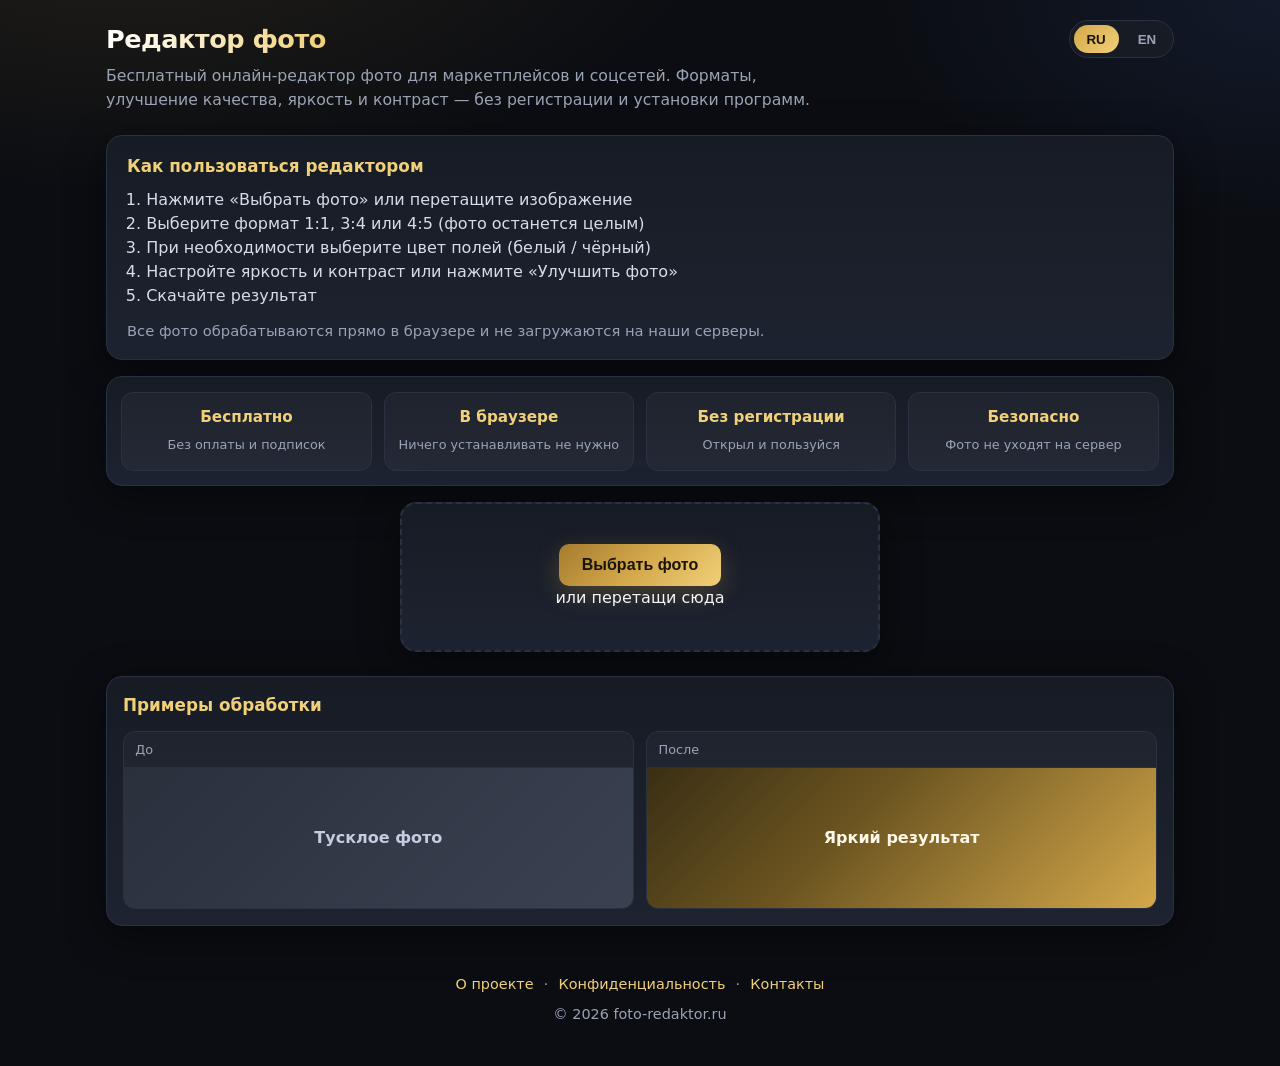
==== commit 95f3c0e7: "Add files via upload" ====
--- a/index.html
+++ b/index.html
@@ -3,52 +3,127 @@
 <head>
   <meta charset="UTF-8">
   <meta name="viewport" content="width=device-width, initial-scale=1.0">
-  <title>Онлайн Фоторедактор — Кадрирование для маркетплейсов и Удаление фона</title>
-  <meta name="description" content="Бесплатный онлайн редактор фото. Быстрое кадрирование под Wildberries, Ozon и удаление фона за 1 клик.">
-  
-  <!-- Подключение стилей Cropper.js -->
-  <link rel="stylesheet" href="https://cdnjs.cloudflare.com/ajax/libs/cropperjs/1.5.13/cropper.min.css">
+  <title>Бесплатный фоторедактор онлайн — обрезать и улучшить фото | foto-redaktor.ru</title>
+  <meta name="description" content="Бесплатный онлайн-редактор фото для Wildberries, Ozon и соцсетей. Форматы 1:1, 3:4, 4:5, улучшение качества, яркость и контраст. Без регистрации.">
   <link rel="stylesheet" href="style.css">
 </head>
 <body>
-
-  <header class="header">
-    <h1>Фоторедактор для Маркетплейсов</h1>
+  <header>
+    <div class="header-top">
+      <h1 data-i18n="title">Редактор фото</h1>
+      <div class="lang-switch">
+        <button id="langRU" class="active">RU</button>
+        <button id="langEN">EN</button>
+      </div>
+    </div>
+    <p data-i18n="subtitle">Бесплатный онлайн-редактор фото для маркетплейсов и соцсетей. Форматы, улучшение качества, яркость и контраст — без регистрации и установки программ.</p>
   </header>
 
-  <main class="container">
-    <!-- Панель управления -->
-    <aside class="sidebar">
-      <div class="section">
-        <h3>1. Загрузка</h3>
-        <input type="file" id="uploadInput" accept="image/*">
+  <main>
+    <section class="how-box">
+      <h2>Как пользоваться редактором</h2>
+      <ol>
+        <li>Нажмите «Выбрать фото» или перетащите изображение</li>
+        <li>Выберите формат 1:1, 3:4 или 4:5 (фото останется целым)</li>
+        <li>При необходимости выберите цвет полей (белый / чёрный)</li>
+        <li>Настройте яркость и контраст или нажмите «Улучшить фото»</li>
+        <li>Скачайте результат</li>
+      </ol>
+      <p>Все фото обрабатываются прямо в браузере и не загружаются на наши серверы.</p>
+    </section>
+
+    <section class="trust">
+      <div class="trust-item">
+        <strong>Бесплатно</strong>
+        <span>Без оплаты и подписок</span>
+      </div>
+      <div class="trust-item">
+        <strong>В браузере</strong>
+        <span>Ничего устанавливать не нужно</span>
+      </div>
+      <div class="trust-item">
+        <strong>Без регистрации</strong>
+        <span>Открыл и пользуйся</span>
+      </div>
+      <div class="trust-item">
+        <strong>Безопасно</strong>
+        <span>Фото не уходят на сервер</span>
+      </div>
+    </section>
+
+    <div class="upload-zone" id="dropZone">
+      <input type="file" id="fileInput" accept="image/*" hidden>
+      <button id="uploadBtn" data-i18n="upload">Выбрать фото</button>
+      <p data-i18n="drop">или перетащи сюда</p>
+    </div>
+
+    <div class="editor" id="editor" hidden>
+      <div class="canvas-wrap">
+        <canvas id="canvas"></canvas>
+        <div id="cropOverlay" class="crop-overlay" hidden></div>
       </div>
 
-      <div class="section">
-        <h3>2. Пресеты (Маркетплейсы)</h3>
-        <button type="button" class="btn" id="btnSquare">Wildberries / Ozon (1:1)</button>
-        <button type="button" class="btn" id="btnFashion">WB Одежда (3:4)</button>
-        <button type="button" class="btn" id="btnLandscape">Товары (4:3)</button>
-        <button type="button" class="btn btn-secondary" id="btnFree">Произвольно</button>
+      <div class="controls">
+        <div class="sliders">
+          <label>
+            <span data-i18n="brightness">Яркость</span>
+            <input type="range" id="brightness" min="-100" max="100" value="0">
+          </label>
+          <label>
+            <span data-i18n="contrast">Контраст</span>
+            <input type="range" id="contrast" min="-100" max="100" value="0">
+          </label>
+        </div>
+
+        <div class="buttons">
+          <button id="newPhotoBtn" data-i18n="newPhoto">Новое фото</button>
+          <button id="cropBtn" data-i18n="crop">Обрезать</button>
+          <button id="applyCropBtn" hidden data-i18n="applyCrop">Применить обрезку</button>
+          <button id="cancelCropBtn" hidden data-i18n="cancel">Отмена</button>
+
+          <button id="ratio11" class="ratio-btn">1:1</button>
+          <button id="ratio34" class="ratio-btn">3:4</button>
+          <button id="ratio45" class="ratio-btn">4:5</button>
+
+          <button id="padWhiteBtn" type="button">Белый фон</button>
+          <button id="padBlackBtn" type="button">Чёрный фон</button>
+
+          <button id="circleBtn" type="button">Круг</button>
+          <button id="roundBtn" type="button">Скругление</button>
+
+          <button id="bgRemoveBtn" data-i18n="removeBg">Удалить фон</button>
+          <button id="enhanceBtn" data-i18n="enhance">Улучшить фото</button>
+          <button id="resetBtn" data-i18n="reset">Сбросить</button>
+          <button id="downloadBtn" class="primary" data-i18n="download">Скачать</button>
+        </div>
       </div>
+    </div>
 
-      <div class="section">
-        <h3>3. Инструменты</h3>
-        <button type="button" class="btn btn-action" id="btnRemoveBg">Удалить фон (Remove.bg)</button>
-        <button type="button" class="btn btn-success" id="btnDownload">Скачать результат</button>
-      </div>
-    </aside>
-
-    <!-- Область предпросмотра -->
-    <section class="preview-area">
-      <div class="img-container">
-        <img id="image" src="" alt="Загруженное изображение" style="display: none;">
+    <section class="examples">
+      <h2>Примеры обработки</h2>
+      <div class="examples-grid">
+        <div class="example-card before">
+          <div class="label">До</div>
+          <div class="fake-photo">Тусклое фото</div>
+        </div>
+        <div class="example-card after">
+          <div class="label">После</div>
+          <div class="fake-photo">Яркий результат</div>
+        </div>
       </div>
     </section>
   </main>
 
-  <!-- Скрипты -->
-  <script src="https://cdnjs.cloudflare.com/ajax/libs/cropperjs/1.5.13/cropper.min.js"></script>
-  <script src="script.js"></script>
+  <div id="ad-slot-bottom" class="ad-slot" hidden></div>
+
+  <footer>
+    <a href="about.html">О проекте</a> ·
+    <a href="privacy.html">Конфиденциальность</a> ·
+    <a href="contacts.html">Контакты</a>
+    <div style="margin-top:0.5rem;">© 2026 foto-redaktor.ru</div>
+  </footer>
+
+  <script type="module" src="app.js"></script>
+  <script src="ads.js" defer></script>
 </body>
 </html>
--- a/style.css
+++ b/style.css
@@ -1,166 +1,382 @@
+:root {
+  --bg: #0b0d12;
+  --bg2: #12151c;
+  --card: #171b24;
+  --card2: #1d2330;
+  --text: #f3f5f9;
+  --muted: #9aa3b5;
+  --line: #2a3142;
+  --gold: #d4a84b;
+  --gold2: #f0d078;
+  --gold-dark: #a67c2e;
+  --shadow: 0 10px 40px rgba(0,0,0,.45);
+  --radius: 16px;
+}
+
 * {
   box-sizing: border-box;
   margin: 0;
   padding: 0;
-  font-family: 'Segoe UI', Tahoma, Geneva, Verdana, sans-serif;
 }
 
 body {
-  background-color: #121212;
-  color: #e0e0e0;
-  display: flex;
-  flex-direction: column;
+  font-family: Inter, system-ui, -apple-system, Segoe UI, Roboto, Arial, sans-serif;
+  background:
+    radial-gradient(1200px 600px at 10% -10%, rgba(212,168,75,.12), transparent 50%),
+    radial-gradient(900px 500px at 100% 0%, rgba(79,140,255,.10), transparent 45%),
+    var(--bg);
+  color: var(--text);
   min-height: 100vh;
-}
-
-.header {
-  background: #1e1e1e;
-  border-bottom: 2px solid #d4af37;
-  padding: 15px 20px;
-}
-
-.header-content {
-  max-width: 1200px;
+  line-height: 1.5;
+}
+
+a {
+  color: var(--gold2);
+  text-decoration: none;
+}
+a:hover {
+  text-decoration: underline;
+}
+
+header {
+  max-width: 1100px;
   margin: 0 auto;
+  padding: 1.25rem 1rem 0.5rem;
+}
+
+.header-top {
   display: flex;
   justify-content: space-between;
   align-items: center;
-  flex-wrap: wrap;
-  gap: 10px;
-}
-
-.logo {
-  color: #d4af37;
-  font-size: 22px;
-  font-weight: bold;
-  text-decoration: none;
-  letter-spacing: 1px;
-}
-
-.nav a {
-  color: #cccccc;
-  text-decoration: none;
-  margin-left: 15px;
-  font-size: 14px;
-  transition: color 0.2s;
-}
-
-.nav a:hover {
-  color: #d4af37;
-}
-
-.container {
-  display: flex;
-  flex-wrap: wrap;
-  gap: 20px;
-  padding: 20px;
-  max-width: 1200px;
+  gap: 1rem;
+}
+
+header h1 {
+  font-size: 1.6rem;
+  font-weight: 800;
+  letter-spacing: -0.02em;
+  background: linear-gradient(90deg, #fff, var(--gold2));
+  -webkit-background-clip: text;
+  background-clip: text;
+  color: transparent;
+}
+
+header p {
+  color: var(--muted);
+  margin-top: 0.35rem;
+  max-width: 720px;
+  font-size: 0.98rem;
+}
+
+.lang-switch {
+  display: flex;
+  gap: 0.4rem;
+  background: var(--card);
+  border: 1px solid var(--line);
+  border-radius: 999px;
+  padding: 0.25rem;
+}
+
+.lang-switch button {
+  border: 0;
+  background: transparent;
+  color: var(--muted);
+  padding: 0.4rem 0.8rem;
+  border-radius: 999px;
+  cursor: pointer;
+  font-weight: 700;
+}
+
+.lang-switch button.active {
+  background: linear-gradient(135deg, var(--gold), var(--gold2));
+  color: #1a1408;
+}
+
+main {
+  max-width: 1100px;
   margin: 0 auto;
-  width: 100%;
-}
-
-.sidebar {
-  flex: 1;
-  min-width: 280px;
-  background: #1e1e1e;
-  padding: 20px;
-  border-radius: 8px;
-  border: 1px solid #333;
-  box-shadow: 0 4px 12px rgba(0,0,0,0.5);
-}
-
-.section {
-  margin-bottom: 20px;
-}
-
-.section h3 {
-  font-size: 15px;
-  color: #d4af37;
-  margin-bottom: 10px;
-  border-bottom: 1px solid #333;
-  padding-bottom: 5px;
-}
-
-.btn {
+  padding: 1rem;
+}
+
+.how-box,
+.trust,
+.examples,
+.upload-zone,
+.editor {
+  background: linear-gradient(180deg, var(--card), var(--card2));
+  border: 1px solid var(--line);
+  border-radius: var(--radius);
+  box-shadow: var(--shadow);
+}
+
+.how-box {
+  padding: 1.1rem 1.25rem;
+  margin-bottom: 1rem;
+}
+
+.how-box h2 {
+  font-size: 1.05rem;
+  margin-bottom: 0.6rem;
+  color: var(--gold2);
+}
+
+.how-box ol {
+  padding-left: 1.2rem;
+  color: #d7dce8;
+}
+
+.how-box p {
+  margin-top: 0.7rem;
+  color: var(--muted);
+  font-size: 0.92rem;
+}
+
+.trust {
+  display: grid;
+  grid-template-columns: repeat(4, 1fr);
+  gap: 0.75rem;
+  padding: 0.9rem;
+  margin-bottom: 1rem;
+}
+
+.trust-item {
+  background: rgba(255,255,255,.03);
+  border: 1px solid var(--line);
+  border-radius: 12px;
+  padding: 0.85rem 0.7rem;
+  text-align: center;
+}
+
+.trust-item strong {
   display: block;
-  width: 100%;
-  padding: 10px;
-  margin-bottom: 8px;
-  background-color: #2a2a2a;
-  color: #ffffff;
-  border: 1px solid #444;
-  border-radius: 4px;
+  color: var(--gold2);
+  font-size: 0.95rem;
+  margin-bottom: 0.2rem;
+}
+
+.trust-item span {
+  color: var(--muted);
+  font-size: 0.8rem;
+}
+
+.upload-zone {
+  max-width: 480px;
+  margin: 0 auto 1.5rem;
+  padding: 2.5rem 1.5rem;
+  text-align: center;
+  border: 2px dashed var(--line);
+}
+
+.upload-zone.drag {
+  border-color: var(--gold);
+  background: rgba(212,168,75,.08);
+}
+
+#uploadBtn {
+  background: linear-gradient(135deg, var(--gold-dark), var(--gold), var(--gold2));
+  color: #1a1408;
+  border: 0;
+  font-weight: 800;
+  padding: 0.75rem 1.4rem;
+  font-size: 1rem;
+  border-radius: 10px;
   cursor: pointer;
-  font-weight: 500;
-  text-align: center;
-  transition: all 0.2s;
-}
-
-.btn:hover {
-  border-color: #d4af37;
-  color: #d4af37;
-}
-
-.btn-secondary { background-color: #333; }
-.btn-gold { background-color: #d4af37; color: #121212; font-weight: bold; border: none; }
-.btn-gold:hover { background-color: #f1c40f; color: #000; }
-.btn-action { background-color: #8e44ad; color: #fff; border: none; }
-.btn-success { background-color: #27ae60; color: #fff; border: none; font-weight: bold; }
-
-.preview-area {
-  flex: 3;
-  min-width: 300px;
-  background: #1e1e1e;
-  padding: 20px;
-  border-radius: 8px;
-  border: 1px solid #333;
+  box-shadow: 0 8px 24px rgba(212,168,75,.25);
+}
+
+.editor {
+  padding: 1rem;
+  margin-bottom: 1rem;
+}
+
+.canvas-wrap {
+  position: relative;
+  background: #0a0c10;
+  border: 1px solid var(--line);
+  border-radius: 12px;
+  overflow: hidden;
+  min-height: 240px;
   display: flex;
   align-items: center;
   justify-content: center;
-  min-height: 450px;
-}
-
-.img-container {
-  max-width: 100%;
-  max-height: 500px;
-}
-
-.img-rounded {
-  border-radius: 20px;
-}
-
-img {
-  max-width: 100%;
+  width: 100%;
+}
+
+#canvas {
+  width: 100%;
+  height: auto;
+  max-height: 75vh;
   display: block;
 }
 
-.seo-section {
-  max-width: 1200px;
-  margin: 20px auto;
-  padding: 20px;
-  background: #1e1e1e;
-  border-radius: 8px;
-  border: 1px solid #333;
-  width: calc(100% - 40px);
-}
-
-.seo-section h2 {
-  font-size: 18px;
-  color: #d4af37;
-  margin-bottom: 10px;
-}
-
-.seo-section p {
-  line-height: 1.6;
-  color: #aaa;
-}
-
-.footer {
-  margin-top: auto;
-  background: #1e1e1e;
-  border-top: 1px solid #333;
-  color: #777;
+.crop-overlay {
+  position: absolute;
+  border: 2px solid var(--gold2);
+  background: rgba(212,168,75,.15);
+  pointer-events: none;
+}
+
+#cropOverlay {
+  position: absolute;
+  border: 2px solid var(--gold2);
+  background: rgba(212,168,75,.18);
+  box-shadow: 0 0 0 9999px rgba(0,0,0,.45);
+  cursor: move;
+  pointer-events: auto;
+}
+
+.controls {
+  margin-top: 1rem;
+}
+
+.sliders {
+  display: grid;
+  grid-template-columns: 1fr 1fr;
+  gap: 0.8rem;
+  margin-bottom: 0.9rem;
+}
+
+.sliders label {
+  background: rgba(255,255,255,.03);
+  border: 1px solid var(--line);
+  border-radius: 10px;
+  padding: 0.6rem 0.8rem;
+  display: flex;
+  flex-direction: column;
+  gap: 0.35rem;
+  font-size: 0.9rem;
+}
+
+.sliders input[type="range"] {
+  width: 100%;
+  accent-color: var(--gold);
+}
+
+.buttons {
+  display: flex;
+  flex-wrap: wrap;
+  gap: 0.5rem;
+}
+
+button {
+  border: 1px solid var(--line);
+  background: #222836;
+  color: var(--text);
+  border-radius: 10px;
+  padding: 0.55rem 0.9rem;
+  cursor: pointer;
+  font-weight: 600;
+  transition: 0.15s ease;
+}
+
+button:hover {
+  transform: translateY(-1px);
+  border-color: #4a556b;
+}
+
+button:disabled {
+  opacity: 0.55;
+  cursor: not-allowed;
+  transform: none;
+}
+
+button.primary,
+#downloadBtn {
+  background: linear-gradient(135deg, var(--gold-dark), var(--gold), var(--gold2));
+  color: #1a1408;
+  border: 0;
+  font-weight: 800;
+  box-shadow: 0 8px 24px rgba(212,168,75,.25);
+}
+
+.ratio-btn {
+  min-width: 48px;
+}
+
+#padWhiteBtn.active,
+#padBlackBtn.active {
+  border-color: var(--gold);
+  box-shadow: 0 0 0 1px var(--gold);
+}
+
+.examples {
+  margin-top: 1rem;
+  padding: 1rem;
+}
+
+.examples h2 {
+  font-size: 1.05rem;
+  color: var(--gold2);
+  margin-bottom: 0.8rem;
+}
+
+.examples-grid {
+  display: grid;
+  grid-template-columns: 1fr 1fr;
+  gap: 0.8rem;
+}
+
+.example-card {
+  background: rgba(255,255,255,.03);
+  border: 1px solid var(--line);
+  border-radius: 12px;
+  overflow: hidden;
+}
+
+.example-card .label {
+  padding: 0.5rem 0.7rem;
+  font-size: 0.8rem;
+  color: var(--muted);
+  border-bottom: 1px solid var(--line);
+}
+
+.example-card .fake-photo {
+  height: 140px;
+  display: flex;
+  align-items: center;
+  justify-content: center;
+  font-weight: 700;
+}
+
+.example-card.before .fake-photo {
+  background: linear-gradient(135deg, #2a303c, #3a4252);
+  color: #c5cbe0;
+}
+
+.example-card.after .fake-photo {
+  background: linear-gradient(135deg, #3a2f14, #6b5420 40%, #d4a84b);
+  color: #fff8e8;
+}
+
+.ad-slot {
+  min-height: 90px;
+  margin: 1.5rem auto;
+  max-width: 728px;
   text-align: center;
-  padding: 15px;
-  font-size: 13px;
+}
+
+footer {
+  text-align: center;
+  padding: 2rem 1rem 2.5rem;
+  color: var(--muted);
+  font-size: 0.9rem;
+}
+
+footer a {
+  margin: 0 0.35rem;
+}
+
+@media (max-width: 800px) {
+  .trust {
+    grid-template-columns: 1fr 1fr;
+  }
+  .sliders {
+    grid-template-columns: 1fr;
+  }
+  .examples-grid {
+    grid-template-columns: 1fr;
+  }
+  header h1 {
+    font-size: 1.3rem;
+  }
 }
